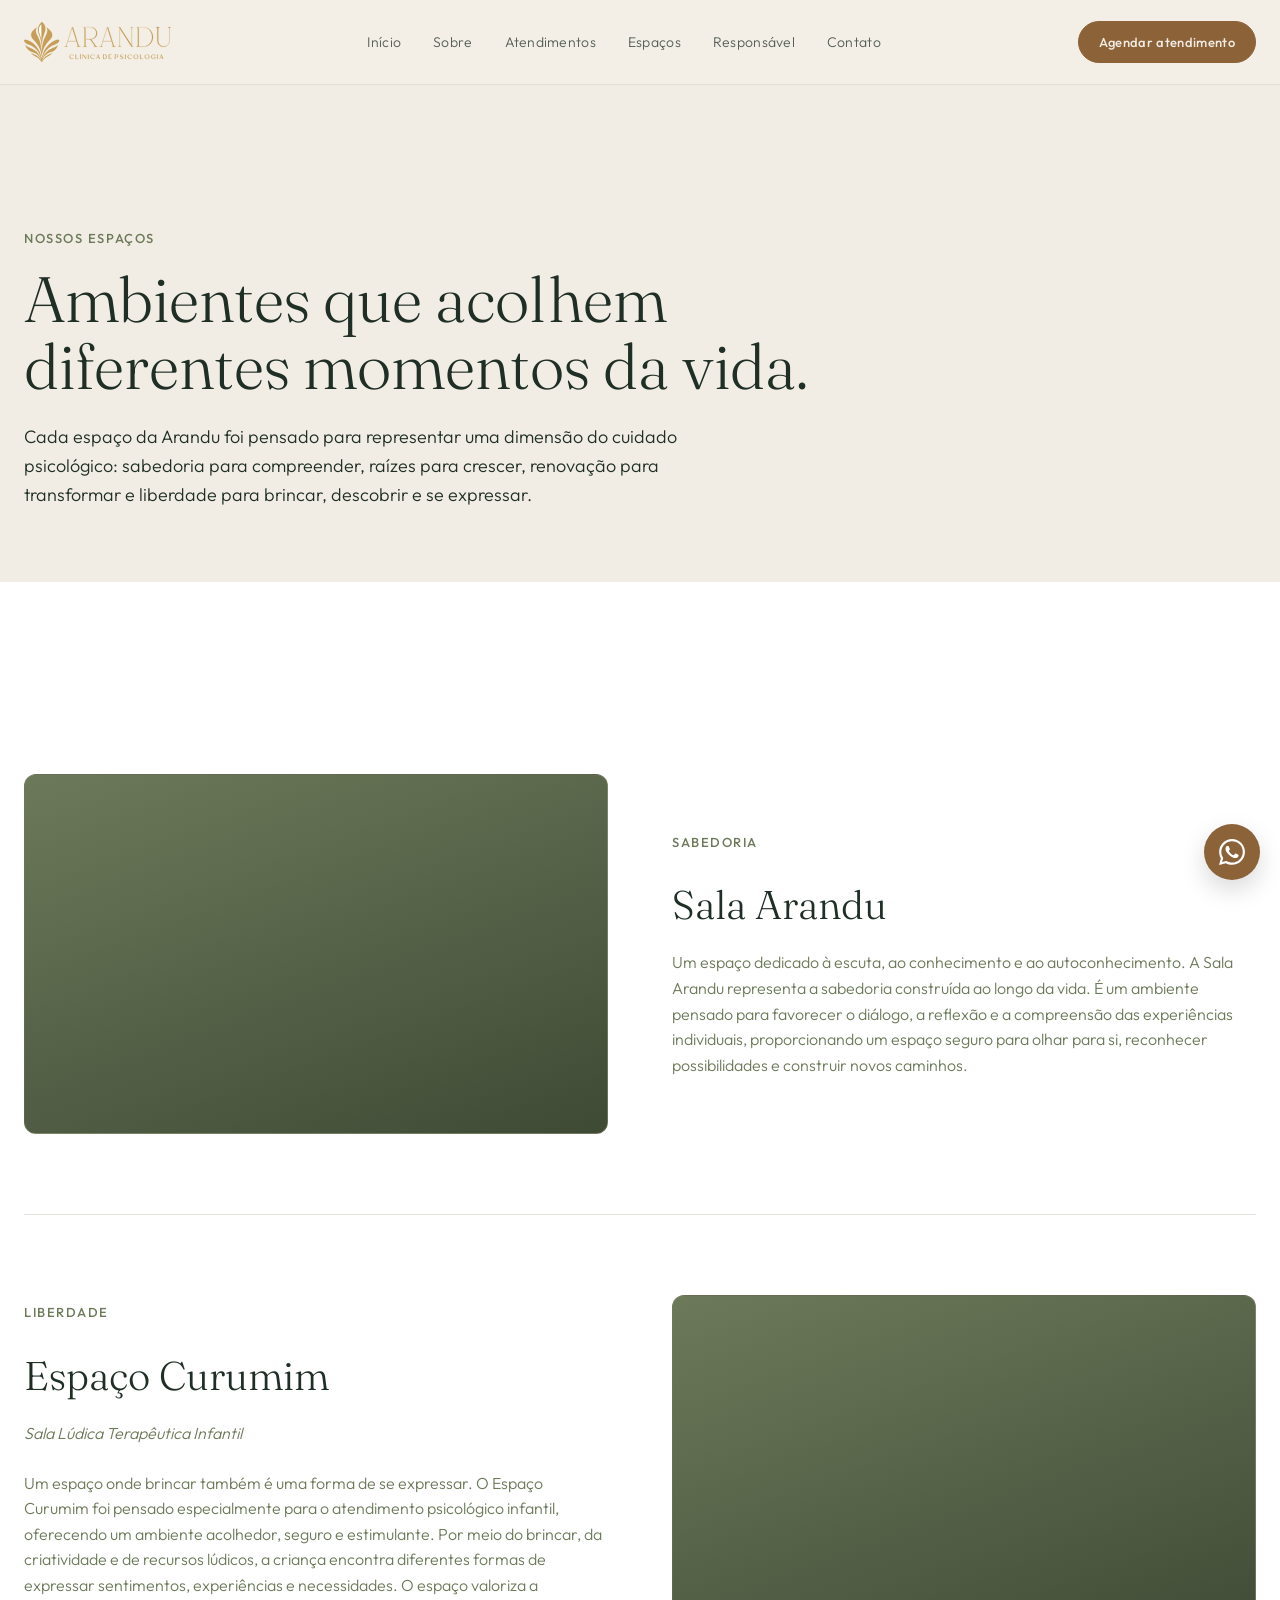
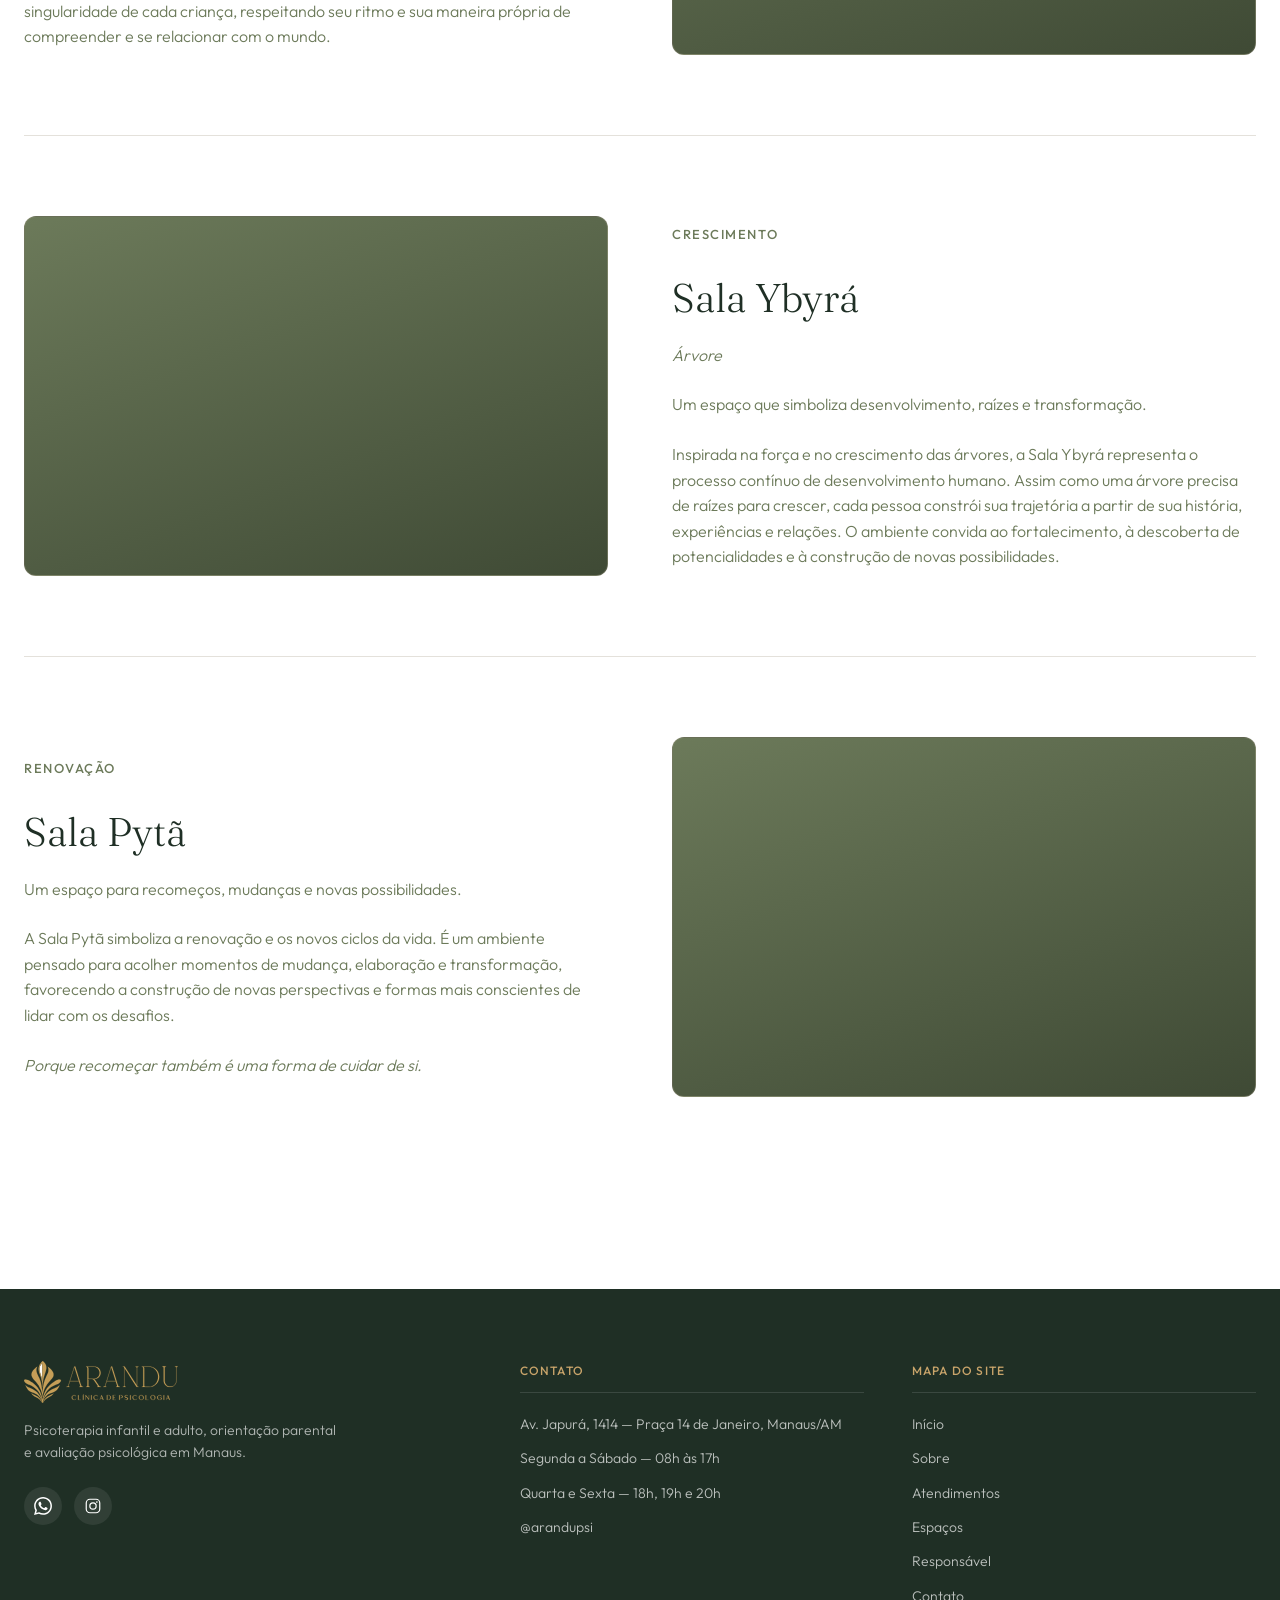
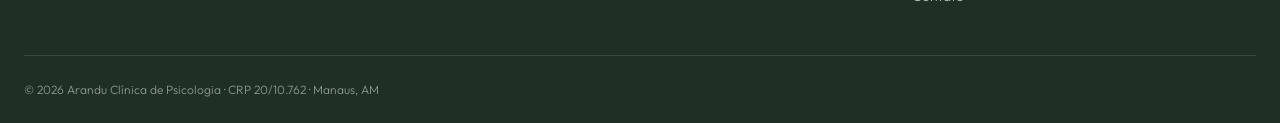
==== espacos.html @ 1a40f8ae "feat(site): adiciona página de espaços, equipe real e ajustes de UX - Nova página espacos.html com a" ====
<!DOCTYPE html>
<html lang="pt-BR">
<head>
  <meta charset="UTF-8" />
  <meta name="viewport" content="width=device-width, initial-scale=1.0" />
  <meta name="description" content="Conheça os espaços da Arandu Clínica de Psicologia em Manaus: ambientes pensados para acolher crianças, adolescentes e adultos em diferentes momentos do cuidado psicológico." />
  <title>Nossos Espaços — Arandu Clínica de Psicologia</title>
  <link rel="preconnect" href="https://fonts.googleapis.com">
  <link rel="preconnect" href="https://fonts.gstatic.com" crossorigin>
  <link href="https://fonts.googleapis.com/css2?family=Fraunces:ital,wght@0,300;0,400;0,500;0,600;1,300;1,400&family=Outfit:wght@300;400;500;600;700&display=swap" rel="stylesheet">
  <link rel="stylesheet" href="style.css" />
</head>
<body>
  <header class="topbar">
    <div class="container nav-wrap">
      <a class="brand" href="index.html#inicio">
        <img class="brand-logo" src="assets/logo.svg" alt="Arandu Clínica de Psicologia" />
      </a>

      <button class="menu-toggle" aria-label="Abrir menu">☰</button>

      <nav class="nav">
        <a href="index.html#inicio">Início</a>
        <a href="index.html#sobre">Sobre</a>
        <a href="index.html#servicos">Atendimentos</a>
        <a href="espacos.html">Espaços</a>
        <a href="index.html#equipe">Responsável</a>
        <a href="index.html#contato">Contato</a>
      </nav>

      <a class="btn btn-small desktop-cta" href="index.html#contato">Agendar atendimento</a>
    </div>
  </header>

  <main>
    <section class="hero page-hero">
      <div class="container">
        <span class="eyebrow">Nossos espaços</span>
        <h1 class="hero-title">Ambientes que acolhem diferentes momentos da vida.</h1>
        <p class="hero-lead">
          Cada espaço da Arandu foi pensado para representar uma dimensão do cuidado
          psicológico: sabedoria para compreender, raízes para crescer, renovação para
          transformar e liberdade para brincar, descobrir e se expressar.
        </p>
      </div>
    </section>

    <section class="section">
      <div class="container">
        <div class="space-block" id="arandu">
          <div class="space-visual" aria-hidden="true"></div>
          <div class="space-content">
            <span class="eyebrow">Sabedoria</span>
            <h2>Sala Arandu</h2>
            <p>
              Um espaço dedicado à escuta, ao conhecimento e ao autoconhecimento.
              A Sala Arandu representa a sabedoria construída ao longo da vida. É
              um ambiente pensado para favorecer o diálogo, a reflexão e a
              compreensão das experiências individuais, proporcionando um espaço
              seguro para olhar para si, reconhecer possibilidades e construir
              novos caminhos.
            </p>
          </div>
        </div>

        <div class="space-block reverse" id="curumim">
          <div class="space-visual" aria-hidden="true"></div>
          <div class="space-content">
            <span class="eyebrow">Liberdade</span>
            <h2>Espaço Curumim</h2>
            <p class="space-tag">Sala Lúdica Terapêutica Infantil</p>
            <p>
              Um espaço onde brincar também é uma forma de se expressar. O Espaço
              Curumim foi pensado especialmente para o atendimento psicológico
              infantil, oferecendo um ambiente acolhedor, seguro e estimulante.
              Por meio do brincar, da criatividade e de recursos lúdicos, a
              criança encontra diferentes formas de expressar sentimentos,
              experiências e necessidades. O espaço valoriza a singularidade de
              cada criança, respeitando seu ritmo e sua maneira própria de
              compreender e se relacionar com o mundo.
            </p>
          </div>
        </div>

        <div class="space-block" id="ybyra">
          <div class="space-visual" aria-hidden="true"></div>
          <div class="space-content">
            <span class="eyebrow">Crescimento</span>
            <h2>Sala Ybyrá</h2>
            <p class="space-tag">Árvore</p>
            <p>
              Um espaço que simboliza desenvolvimento, raízes e transformação.
            </p>
            <p>
              Inspirada na força e no crescimento das árvores, a Sala Ybyrá
              representa o processo contínuo de desenvolvimento humano.
              Assim como uma árvore precisa de raízes para crescer, cada
              pessoa constrói sua trajetória a partir de sua história,
              experiências e relações. O ambiente convida ao
              fortalecimento, à descoberta de potencialidades e à
              construção de novas possibilidades.
            </p>
          </div>
        </div>

        <div class="space-block reverse" id="pyta">
          <div class="space-visual" aria-hidden="true"></div>
          <div class="space-content">
            <span class="eyebrow">Renovação</span>
            <h2>Sala Pytã</h2>
            <p>
              Um espaço para recomeços, mudanças e novas possibilidades.
            </p>
            <p>
              A Sala Pytã simboliza a renovação e os novos ciclos da vida.
              É um ambiente pensado para acolher momentos de mudança,
              elaboração e transformação, favorecendo a construção de
              novas perspectivas e formas mais conscientes de lidar com
              os desafios.
            </p>
            <p class="space-tag">Porque recomeçar também é uma forma de cuidar de si.</p>
          </div>
        </div>
      </div>
    </section>
  </main>

  <a class="floating-whatsapp" href="https://wa.me/5592999999999" target="_blank" rel="noopener" aria-label="Falar pelo WhatsApp">
    <img src="assets/icon-whatsapp.svg" alt="" />
  </a>

  <footer>
    <div class="container footer-grid">
      <div class="footer-brand">
        <img class="footer-logo" src="assets/logo.svg" alt="Arandu Clínica de Psicologia" />
        <p class="footer-tagline">
          Psicoterapia infantil e adulto, orientação parental e avaliação
          psicológica em Manaus.
        </p>
        <div class="footer-social">
          <a href="https://wa.me/5592999999999" target="_blank" rel="noopener" aria-label="WhatsApp">
            <img src="assets/icon-whatsapp.svg" alt="" />
          </a>
          <a href="https://instagram.com/arandupsi" target="_blank" rel="noopener" aria-label="Instagram">
            <svg viewBox="0 0 24 24" fill="none" xmlns="http://www.w3.org/2000/svg">
              <rect x="3" y="3" width="18" height="18" rx="5" stroke="currentColor" stroke-width="1.6"/>
              <circle cx="12" cy="12" r="4.2" stroke="currentColor" stroke-width="1.6"/>
              <circle cx="17.2" cy="6.8" r="1.1" fill="currentColor"/>
            </svg>
          </a>
        </div>
      </div>

      <div class="footer-col">
        <h4>Contato</h4>
        <ul>
          <li>Av. Japurá, 1414 — Praça 14 de Janeiro, Manaus/AM</li>
          <li>Segunda a Sábado — 08h às 17h</li>
          <li>Quarta e Sexta — 18h, 19h e 20h</li>
          <li>@arandupsi</li>
        </ul>
      </div>

      <div class="footer-col">
        <h4>Mapa do site</h4>
        <ul>
          <li><a href="index.html#inicio">Início</a></li>
          <li><a href="index.html#sobre">Sobre</a></li>
          <li><a href="index.html#servicos">Atendimentos</a></li>
          <li><a href="espacos.html">Espaços</a></li>
          <li><a href="index.html#equipe">Responsável</a></li>
          <li><a href="index.html#contato">Contato</a></li>
        </ul>
      </div>
    </div>

    <div class="container footer-bottom">
      <p>© <span id="year"></span> Arandu Clínica de Psicologia · CRP 20/10.762 · Manaus, AM</p>
    </div>
  </footer>

  <script src="script.js"></script>
</body>
</html>
---- style.css ----
* {
  box-sizing: border-box;
  margin: 0;
  padding: 0;
}

:root {
  --cream: #f2ede4;
  --white: #ffffff;
  --ink: #1f2f25;
  --olive: #6c7a5a;
  --gold: #c8a46a;
  --brown: #8c6239;
  --muted: #a79b87;
  --border: rgba(167, 155, 135, .3);
  --border-soft: rgba(167, 155, 135, .2);
  --border-mid: rgba(167, 155, 135, .4);
  --font-serif: "Fraunces", serif;
  --font-sans: "Outfit", sans-serif;
}

html {
  scroll-behavior: smooth;
}

body {
  font-family: var(--font-sans);
  font-weight: 300;
  background: var(--white);
  color: var(--ink);
  line-height: 1.6;
}

a {
  color: inherit;
  text-decoration: none;
}

img {
  display: block;
  max-width: 100%;
}

.container {
  width: min(1320px, calc(100% - 48px));
  margin: 0 auto;
}

.topbar {
  position: sticky;
  top: 0;
  z-index: 50;
  background: rgba(242, 237, 228, .92);
  backdrop-filter: blur(14px);
  border-bottom: 1px solid var(--border-soft);
}

.nav-wrap {
  min-height: 84px;
  display: flex;
  align-items: center;
  justify-content: space-between;
  gap: 24px;
}

.brand-logo {
  height: 40px;
  width: auto;
}

.footer-logo {
  height: 46px;
  width: auto;
}

.nav {
  display: flex;
  gap: 32px;
  font-size: 14px;
  letter-spacing: .02em;
}

.nav a {
  color: var(--ink);
  opacity: .75;
  transition: .2s ease;
}

.nav a:hover {
  opacity: 1;
  color: var(--brown);
}

.menu-toggle {
  display: none;
  border: 0;
  background: transparent;
  font-size: 26px;
  cursor: pointer;
  color: var(--ink);
}

.btn {
  display: inline-flex;
  align-items: center;
  justify-content: center;
  gap: 10px;
  padding: 16px 28px;
  border-radius: 100px;
  background: var(--brown);
  color: var(--cream);
  font-family: var(--font-sans);
  font-weight: 500;
  font-size: 14px;
  letter-spacing: .025em;
  border: 1px solid var(--brown);
  transition: .2s ease;
}

.btn:hover {
  transform: translateY(-1px);
  background: #74502e;
}

.btn-small {
  padding: 10px 20px;
  font-size: 13px;
}

.btn-ghost {
  background: transparent;
  color: var(--ink);
  border-color: var(--border-mid);
}

.btn-ghost:hover {
  background: rgba(31, 47, 37, .04);
}

.btn-icon-img {
  width: 18px;
  height: 18px;
  filter: brightness(0) invert(1);
}

.hero {
  padding: 160px 0 120px;
  background: var(--cream);
}

.eyebrow {
  display: inline-block;
  margin-bottom: 16px;
  color: var(--olive);
  text-transform: uppercase;
  letter-spacing: .12em;
  font-size: 13px;
  font-weight: 500;
  font-family: var(--font-sans);
}

.eyebrow.on-dark {
  color: var(--cream);
}

h1, h2, h3, blockquote {
  font-family: var(--font-serif);
  font-weight: 300;
  line-height: 1.05;
  color: var(--ink);
}

.hero-title {
  font-size: clamp(42px, 6.5vw, 88px);
  max-width: 820px;
}

.hero-title .accent {
  display: block;
  color: var(--olive);
  font-weight: 600;
}

.hero-lead {
  margin-top: 24px;
  font-size: 18px;
  font-weight: 300;
  color: var(--olive);
  max-width: 560px;
}

.hero-actions {
  display: flex;
  gap: 16px;
  margin-top: 40px;
  flex-wrap: wrap;
}

.name-band {
  background: var(--olive);
  padding: 48px 0;
}

.name-band-grid {
  display: flex;
  align-items: center;
  justify-content: space-between;
  gap: 48px;
  flex-wrap: wrap;
}

.name-band-title {
  color: var(--cream);
  font-size: clamp(28px, 3.2vw, 40px);
  margin-top: 8px;
}

.name-band-text {
  color: var(--white);
  font-size: 16px;
  font-weight: 300;
  max-width: 400px;
  line-height: 1.45;
}

.section {
  padding: 112px 0;
}

.soft {
  background: var(--cream);
}

h2 {
  font-size: clamp(32px, 4vw, 52px);
}

.divider {
  display: block;
  width: 40px;
  height: 1px;
  background: var(--gold);
  margin-top: 32px;
}

.divider.small {
  width: 20px;
  margin-top: 24px;
}

.divider.center {
  margin: 0 auto 40px;
}

.divider.on-dark {
  background: var(--white);
}

.split,
.about-grid {
  display: grid;
  grid-template-columns: 1fr 1fr;
  gap: 64px;
  align-items: start;
}

.about-visual {
  position: relative;
  min-height: 340px;
  border-radius: 12px;
  overflow: hidden;
  border: 1px solid var(--border);
  background: linear-gradient(160deg, #ece2cf, #cbb693);
}

.about-visual .leaf {
  position: absolute;
  border-radius: 100% 0 100% 0;
  background: rgba(255, 255, 255, .25);
  transform: rotate(24deg);
}

.about-visual .leaf-1 { width: 200px; height: 100px; top: 30px; right: -50px; }
.about-visual .leaf-2 { width: 240px; height: 120px; bottom: 20px; left: -70px; }

.about-title {
  margin-top: 24px;
  font-size: clamp(32px, 4vw, 56px);
}

.about-lead {
  margin-top: 48px;
  font-size: 18px;
  font-weight: 300;
  color: var(--ink);
}

.about-text {
  margin-top: 24px;
  font-size: 16px;
  font-weight: 300;
  color: var(--olive);
}

.about-stats {
  margin-top: 48px;
  display: grid;
  grid-template-columns: repeat(3, 1fr);
  gap: 24px;
  border-top: 1px solid var(--border);
}

.about-stats > div {
  padding-top: 24px;
}

.about-stats h3 {
  font-size: 20px;
  font-weight: 400;
}

.about-stats span {
  display: block;
  margin-top: 4px;
  color: var(--muted);
  font-size: 14px;
}

.section-heading {
  max-width: 620px;
  margin-bottom: 64px;
}

.section-heading .eyebrow {
  display: block;
}

.section-heading h2 {
  margin-top: 16px;
  color: var(--olive);
}

.section-heading p {
  margin-top: 16px;
  color: var(--olive);
  font-size: 16px;
  font-weight: 300;
}

.section-heading.center {
  max-width: 680px;
  margin-left: auto;
  margin-right: auto;
  text-align: center;
}

.cards {
  display: grid;
  grid-template-columns: repeat(3, 1fr);
  gap: 24px;
}

.card {
  padding: 32px;
  border-radius: 12px;
  background: rgba(255, 255, 255, .6);
}

.card-num {
  font-family: var(--font-sans);
  font-size: 16px;
  color: var(--brown);
  letter-spacing: .075em;
}

.card h3 {
  font-size: 20px;
  font-weight: 300;
  margin-top: 16px;
}

.card p {
  margin-top: 12px;
  color: var(--olive);
  font-size: 16px;
  font-weight: 300;
}

.accent-card {
  background: var(--olive);
  color: white;
}

.accent-card .card-num,
.accent-card h3,
.accent-card p {
  color: white;
}

.spaces-preview {
  display: grid;
  grid-template-columns: repeat(4, 1fr);
  gap: 20px;
}

.space-card {
  position: relative;
  display: flex;
  align-items: flex-end;
  min-height: 220px;
  border-radius: 12px;
  overflow: hidden;
  padding: 20px;
  background: linear-gradient(160deg, var(--olive), #3f4a35);
  transition: .2s ease;
}

.space-card:hover {
  transform: translateY(-2px);
}

.space-card.pending {
  background: linear-gradient(160deg, #d9cdb6, #b9a887);
}

.space-card-label strong {
  display: block;
  font-family: var(--font-serif);
  font-weight: 400;
  font-size: 20px;
  color: white;
}

.space-card-label span {
  display: block;
  margin-top: 4px;
  color: rgba(255, 255, 255, .85);
  font-size: 12px;
  text-transform: uppercase;
  letter-spacing: .08em;
}

.space-card-tag {
  position: absolute;
  top: 12px;
  right: 12px;
  background: rgba(242, 237, 228, .92);
  color: var(--brown);
  font-family: var(--font-sans);
  font-size: 10px;
  font-weight: 500;
  letter-spacing: .08em;
  text-transform: uppercase;
  padding: 4px 8px;
  border-radius: 2px;
}

.spaces-cta-wrap {
  margin-top: 40px;
  text-align: center;
}

.page-hero {
  padding: 140px 0 72px;
  background: var(--cream);
}

.page-hero .hero-title {
  font-size: clamp(36px, 5.5vw, 64px);
}

.page-hero .hero-lead {
  color: var(--ink);
  max-width: 680px;
}

.space-block {
  display: grid;
  grid-template-columns: 1fr 1fr;
  gap: 64px;
  align-items: center;
  padding: 80px 0;
  border-bottom: 1px solid var(--border);
}

.space-block:last-child {
  border-bottom: none;
}

.space-block.reverse .space-visual {
  order: 2;
}

.space-visual {
  min-height: 360px;
  border-radius: 12px;
  border: 1px solid var(--border);
  background: linear-gradient(160deg, var(--olive), #3f4a35);
}

.space-visual.pending {
  background: linear-gradient(160deg, #d9cdb6, #b9a887);
}

.space-content h2 {
  margin-top: 16px;
  font-size: clamp(28px, 3.4vw, 40px);
}

.space-content p {
  margin-top: 24px;
  color: var(--olive);
  font-size: 16px;
  font-weight: 300;
}

.space-tag {
  display: inline-block;
  margin-top: 16px;
  color: var(--muted);
  font-size: 12px;
  font-style: italic;
}

.quote-section {
  background: var(--white);
}

.quote-box {
  max-width: 720px;
  text-align: center;
}

blockquote {
  font-style: italic;
  font-weight: 300;
  font-size: clamp(24px, 3.2vw, 30px);
  line-height: 1.35;
}

.quote-attribution {
  display: block;
  margin-top: 32px;
  color: var(--gold);
  text-transform: uppercase;
  letter-spacing: .12em;
  font-size: 12px;
  font-family: var(--font-sans);
}

.team-title {
  margin-top: 20px;
  font-size: clamp(32px, 3.6vw, 48px);
}

.team-title .sans {
  font-family: var(--font-sans);
  font-weight: 300;
}

.team-grid {
  margin-top: 64px;
  display: grid;
  grid-template-columns: repeat(3, 1fr);
  gap: 32px;
}

.team-card {
  background: var(--white);
  border: 1px solid var(--border-soft);
  border-radius: 12px;
  overflow: hidden;
  cursor: pointer;
  transition: .2s ease;
}

.team-card:hover,
.team-card:focus-visible {
  transform: translateY(-2px);
  box-shadow: 0 16px 32px rgba(31, 47, 37, .12);
  outline: none;
}

.team-photo {
  position: relative;
  height: 360px;
  background: #d8cbb6;
  border-bottom: 2px solid var(--gold);
  overflow: hidden;
}

.team-photo img {
  width: 100%;
  height: 100%;
  object-fit: cover;
  object-position: top center;
}

.team-badge {
  position: absolute;
  top: 12px;
  right: 12px;
  background: rgba(242, 237, 228, .92);
  color: var(--brown);
  font-family: var(--font-sans);
  font-size: 10px;
  font-weight: 500;
  letter-spacing: .08em;
  text-transform: uppercase;
  padding: 4px 8px;
  border-radius: 2px;
}

.team-body {
  padding: 28px;
}

.team-role {
  display: block;
  color: var(--muted);
  text-transform: uppercase;
  letter-spacing: .1em;
  font-size: 12px;
  font-family: var(--font-sans);
}

.team-body h3 {
  margin-top: 8px;
  font-size: 20px;
  font-weight: 300;
}

.team-excerpt {
  margin-top: 16px;
  color: var(--olive);
  font-size: 14px;
  font-weight: 300;
}

.team-more {
  display: inline-block;
  margin-top: 16px;
  color: var(--brown);
  font-size: 13px;
  font-weight: 500;
  font-family: var(--font-sans);
}

.team-more::after {
  content: " →";
}

.team-tags {
  margin-top: 24px;
  display: flex;
  flex-wrap: wrap;
  gap: 6px;
}

.team-tags span {
  border: 1px solid var(--border-mid);
  border-radius: 2px;
  padding: 4px 10px;
  font-size: 12px;
  color: var(--olive);
  font-family: var(--font-sans);
}

.modal-overlay {
  position: fixed;
  inset: 0;
  display: flex;
  align-items: center;
  justify-content: center;
  padding: 24px;
  background: rgba(31, 47, 37, .6);
  z-index: 200;
}

.modal-overlay[hidden] {
  display: none;
}

.modal-panel {
  position: relative;
  display: grid;
  grid-template-columns: 300px 1fr;
  align-items: start;
  width: 100%;
  max-width: 920px;
  max-height: 90vh;
  overflow-y: auto;
  background: var(--white);
  border-radius: 16px;
  box-shadow: 0 30px 60px rgba(0, 0, 0, .25);
}

.modal-close {
  position: absolute;
  top: 16px;
  right: 16px;
  z-index: 2;
  width: 32px;
  height: 32px;
  display: flex;
  align-items: center;
  justify-content: center;
  border: none;
  border-radius: 50%;
  background: rgba(255, 255, 255, .85);
  color: var(--ink);
  font-size: 14px;
  cursor: pointer;
}

.modal-photo {
  position: sticky;
  top: 24px;
  margin: 24px 0 24px 24px;
  aspect-ratio: 3 / 4;
  background: #d8cbb6;
  border-radius: 16px;
  overflow: hidden;
}

.modal-photo img {
  width: 100%;
  height: 100%;
  object-fit: contain;
  object-position: bottom;
}

.modal-content {
  padding: 44px 44px 44px 32px;
}

.modal-content .modal-role {
  display: block;
  color: var(--muted);
  text-transform: uppercase;
  letter-spacing: .1em;
  font-size: 12px;
  font-family: var(--font-sans);
}

.modal-content h3 {
  margin-top: 8px;
  font-size: 28px;
  font-weight: 300;
}

.modal-content .modal-crp {
  display: block;
  margin-top: 6px;
  color: var(--gold);
  font-size: 13px;
  font-family: var(--font-sans);
}

.modal-content p {
  margin-top: 20px;
  color: var(--olive);
  font-size: 16px;
  line-height: 1.65;
  font-weight: 300;
}

.modal-content .team-tags {
  margin-top: 24px;
}

.contact-simple {
  max-width: 560px;
  margin: 0 auto;
  text-align: center;
}

.contact-simple h2 {
  margin-top: 24px;
}

.contact-simple .btn {
  margin-top: 40px;
}

.floating-whatsapp {
  position: fixed;
  right: 20px;
  bottom: 20px;
  display: flex;
  align-items: center;
  justify-content: center;
  width: 56px;
  height: 56px;
  background: var(--brown);
  border-radius: 50%;
  box-shadow: 0 10px 25px rgba(0, 0, 0, .15);
  transition: .2s ease;
  z-index: 40;
}

.floating-whatsapp:hover {
  transform: translateY(-2px);
}

.floating-whatsapp img {
  width: 26px;
  height: 26px;
  filter: brightness(0) invert(1);
}

footer {
  background: var(--ink);
  padding: 72px 0 0;
}

.footer-grid {
  display: grid;
  grid-template-columns: 1.3fr 1fr 1fr;
  gap: 48px;
  padding-bottom: 48px;
  border-bottom: 1px solid rgba(255, 255, 255, .12);
}

.footer-brand .footer-logo {
  height: 42px;
  width: auto;
}

.footer-tagline {
  margin-top: 16px;
  max-width: 320px;
  color: rgba(255, 255, 255, .65);
  font-size: 14px;
  font-weight: 300;
}

.footer-social {
  display: flex;
  gap: 12px;
  margin-top: 24px;
}

.footer-social a {
  display: flex;
  align-items: center;
  justify-content: center;
  width: 38px;
  height: 38px;
  border-radius: 50%;
  background: rgba(255, 255, 255, .08);
  color: white;
  transition: .2s ease;
}

.footer-social a:hover {
  background: var(--brown);
}

.footer-social img,
.footer-social svg {
  width: 18px;
  height: 18px;
  filter: brightness(0) invert(1);
}

.footer-col h4 {
  padding-bottom: 12px;
  border-bottom: 1px solid rgba(255, 255, 255, .12);
  color: var(--gold);
  font-family: var(--font-sans);
  font-weight: 500;
  font-size: 12px;
  text-transform: uppercase;
  letter-spacing: .1em;
}

.footer-col ul {
  display: grid;
  gap: 12px;
  margin-top: 20px;
  list-style: none;
}

.footer-col li,
.footer-col a {
  color: rgba(255, 255, 255, .7);
  font-size: 14px;
  font-weight: 300;
}

.footer-col a:hover {
  color: white;
}

.footer-bottom {
  padding: 24px 0;
}

.footer-bottom p {
  color: rgba(255, 255, 255, .5);
  font-size: 12px;
}

@media (max-width: 980px) {
  .nav, .desktop-cta {
    display: none;
  }

  .menu-toggle {
    display: block;
  }

  .nav.open {
    position: absolute;
    top: 84px;
    left: 0;
    right: 0;
    display: grid;
    padding: 20px;
    gap: 4px;
    background: var(--cream);
    border-bottom: 1px solid var(--border);
  }

  .nav.open a {
    padding: 10px 0;
    opacity: 1;
  }

  .split,
  .about-grid {
    grid-template-columns: 1fr;
    gap: 40px;
  }

  .about-visual {
    min-height: 220px;
  }

  .name-band-grid {
    flex-direction: column;
    align-items: flex-start;
  }

  .cards,
  .team-grid,
  .spaces-preview {
    grid-template-columns: 1fr 1fr;
  }

  .space-block,
  .space-block.reverse {
    grid-template-columns: 1fr;
    gap: 32px;
    padding: 56px 0;
  }

  .space-block .space-visual {
    order: 0;
  }

  .space-visual {
    min-height: 240px;
  }

  .hero {
    padding: 128px 0 80px;
  }

  .page-hero {
    padding: 112px 0 56px;
  }

  .footer-grid {
    grid-template-columns: 1fr 1fr;
  }

  .footer-brand {
    grid-column: 1 / -1;
  }

  .modal-panel {
    grid-template-columns: 1fr;
  }

  .modal-photo {
    position: static;
    margin: 0;
    aspect-ratio: 4 / 3;
    border-radius: 16px 16px 0 0;
  }
}

@media (max-width: 620px) {
  .container {
    width: min(100% - 32px, 1320px);
  }

  .section {
    padding: 72px 0;
  }

  .about-stats {
    grid-template-columns: 1fr;
  }

  .cards,
  .team-grid,
  .spaces-preview {
    grid-template-columns: 1fr;
  }

  .footer-grid {
    grid-template-columns: 1fr;
    gap: 32px;
  }

  .footer-brand {
    grid-column: auto;
  }

  .footer-bottom {
    text-align: left;
  }

  .floating-whatsapp {
    right: 14px;
    bottom: 14px;
  }
}
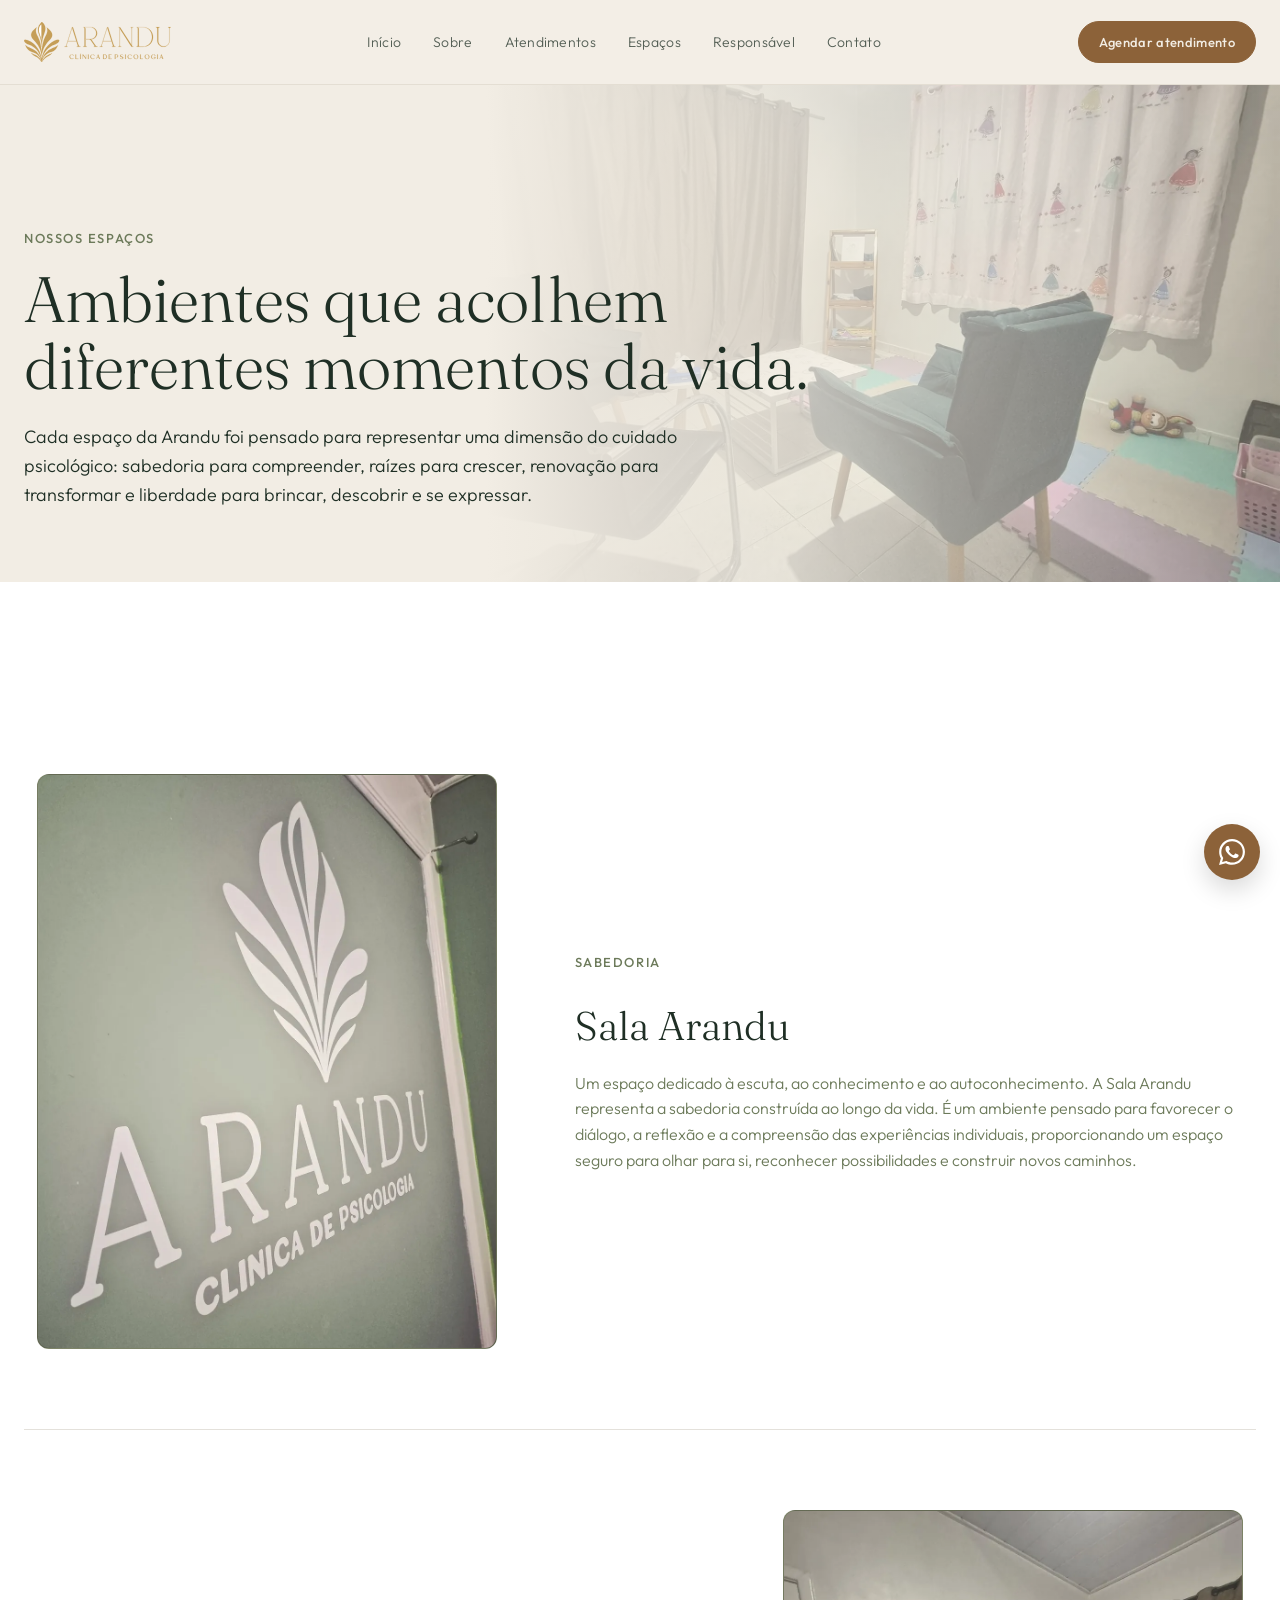
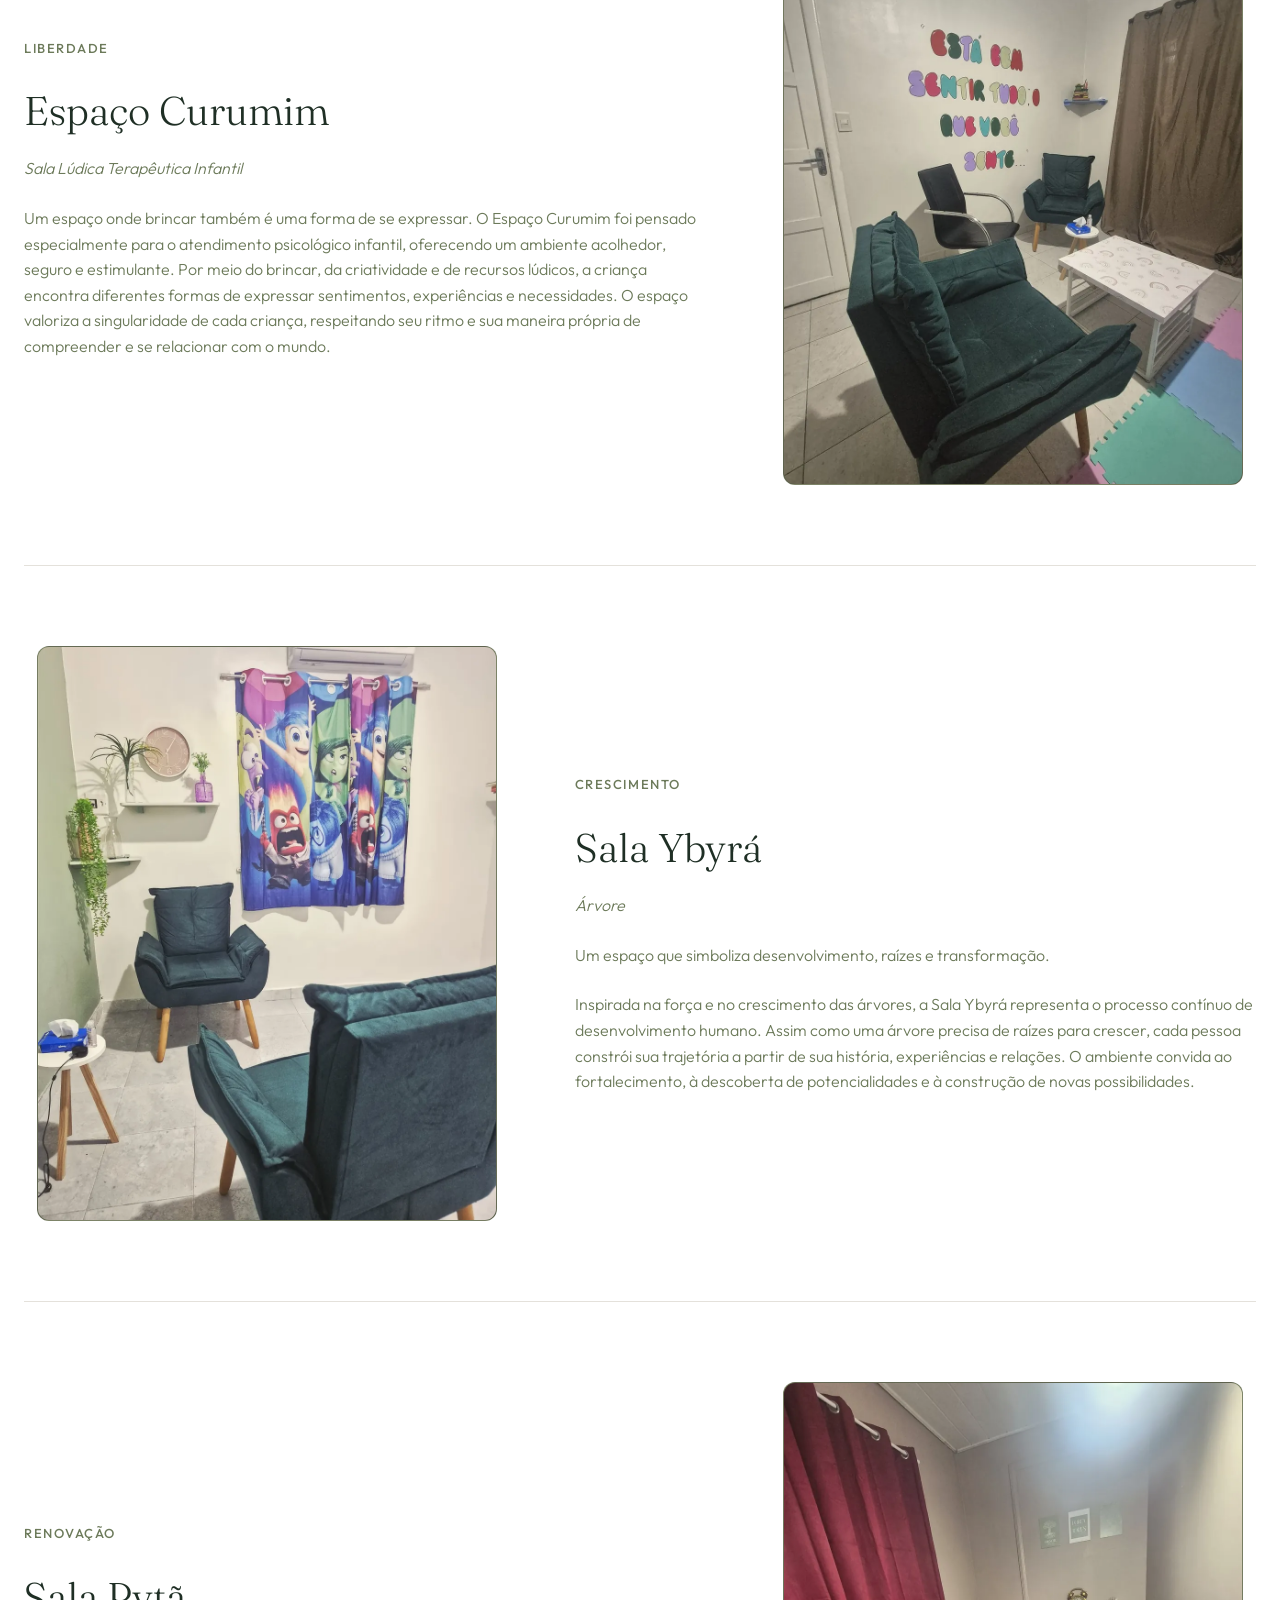
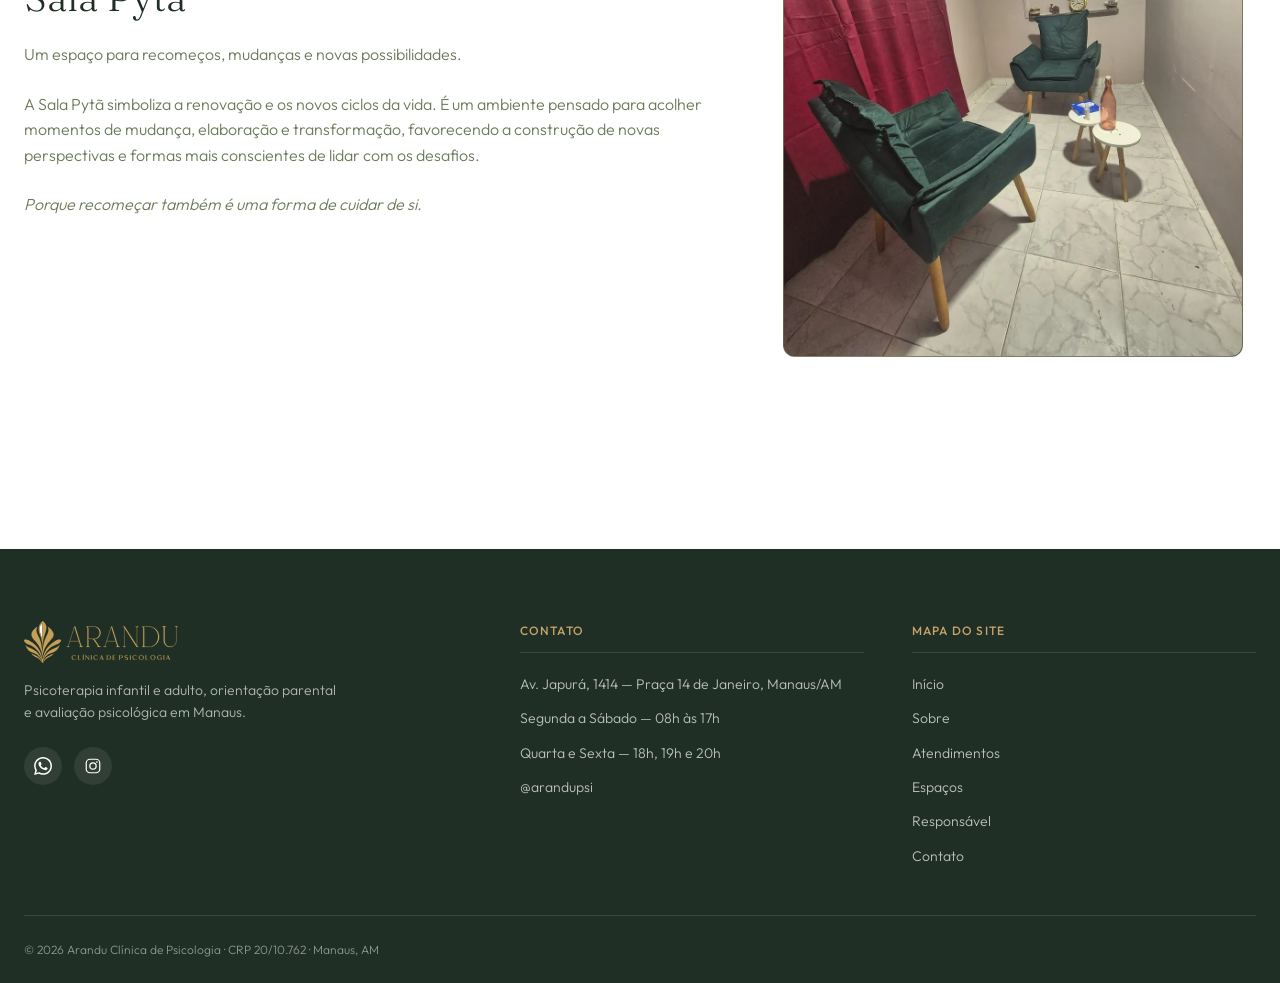
==== commit 65b8adc9: "feat(site): aplica fotos reais nos espaços, hero com imagem e header transparente na home Co-Authore" ====
--- a/espacos.html
+++ b/espacos.html
@@ -48,7 +48,9 @@
     <section class="section">
       <div class="container">
         <div class="space-block" id="arandu">
-          <div class="space-visual" aria-hidden="true"></div>
+          <figure class="space-visual">
+            <img src="assets/espacos/arandu.webp" alt="Parede verde com o símbolo e o nome da Arandu Clínica de Psicologia" width="1000" height="1250" loading="lazy" decoding="async" />
+          </figure>
           <div class="space-content">
             <span class="eyebrow">Sabedoria</span>
             <h2>Sala Arandu</h2>
@@ -64,7 +66,9 @@
         </div>
 
         <div class="space-block reverse" id="curumim">
-          <div class="space-visual" aria-hidden="true"></div>
+          <figure class="space-visual">
+            <img src="assets/espacos/curumim.webp" alt="Espaço Curumim: sala lúdica infantil com tapete de EVA colorido, poltronas e a frase “Está tudo bem sentir tudo o que você sente” na parede" width="1000" height="1250" loading="lazy" decoding="async" />
+          </figure>
           <div class="space-content">
             <span class="eyebrow">Liberdade</span>
             <h2>Espaço Curumim</h2>
@@ -83,7 +87,9 @@
         </div>
 
         <div class="space-block" id="ybyra">
-          <div class="space-visual" aria-hidden="true"></div>
+          <figure class="space-visual">
+            <img src="assets/espacos/ybyra.webp" alt="Sala Ybyrá: parede verde, poltronas em veludo verde e plantas" width="1000" height="1250" loading="lazy" decoding="async" />
+          </figure>
           <div class="space-content">
             <span class="eyebrow">Crescimento</span>
             <h2>Sala Ybyrá</h2>
@@ -104,7 +110,9 @@
         </div>
 
         <div class="space-block reverse" id="pyta">
-          <div class="space-visual" aria-hidden="true"></div>
+          <figure class="space-visual">
+            <img src="assets/espacos/pyta.webp" alt="Sala Pytã: cortina vermelha, poltronas em veludo verde e mesa de apoio" width="1000" height="1250" loading="lazy" decoding="async" />
+          </figure>
           <div class="space-content">
             <span class="eyebrow">Renovação</span>
             <h2>Sala Pytã</h2>
--- a/style.css
+++ b/style.css
@@ -144,8 +144,165 @@
 }
 
 .hero {
+  position: relative;
+  isolation: isolate;
   padding: 160px 0 120px;
   background: var(--cream);
+}
+
+.hero::before,
+.hero::after {
+  content: "";
+  position: absolute;
+  inset: 0;
+  z-index: -1;
+}
+
+
+.page-hero::before {
+  left: 30%;
+  background: url("assets/espacos/hero-espacos.webp") center 55% / cover no-repeat;
+}
+
+.hero::after {
+  background: linear-gradient(90deg, var(--cream) 0%, var(--cream) 38%, rgba(242, 237, 228, .82) 58%, rgba(242, 237, 228, .25) 100%);
+}
+
+/* Header transparente na home; ganha fundo ao rolar */
+.home .topbar {
+  position: fixed;
+  left: 0;
+  right: 0;
+  background: transparent;
+  backdrop-filter: none;
+  border-bottom-color: transparent;
+  transition: background-color .3s ease, border-color .3s ease, backdrop-filter .3s ease;
+}
+
+.home .topbar.is-scrolled,
+.home .topbar:has(.nav.open) {
+  background: rgba(242, 237, 228, .92);
+  backdrop-filter: blur(14px);
+  border-bottom-color: var(--border-soft);
+}
+
+.home .hero {
+  display: flex;
+  align-items: flex-end;
+  min-height: max(640px, 100svh);
+  margin: 0;
+  padding: 160px 0 88px;
+  border-radius: 0;
+  overflow: hidden;
+  background: #2b3123;
+}
+
+#inicio::before {
+  background: url("assets/espacos/hero-home.webp") 65% center / cover no-repeat;
+  transform-origin: 65% 40%;
+  animation: hero-bg-zoom 22s ease-in-out infinite alternate;
+}
+
+#inicio::after {
+  background:
+    linear-gradient(180deg, rgba(22, 27, 18, .55) 0%, rgba(22, 27, 18, 0) 22%),
+    linear-gradient(20deg, rgba(22, 27, 18, .82) 0%, rgba(22, 27, 18, .55) 38%, rgba(22, 27, 18, .08) 70%);
+}
+
+.home .hero-copy {
+  max-width: 1320px;
+}
+
+.home .hero .eyebrow {
+  color: rgba(255, 255, 255, .8);
+}
+
+.home .hero-title {
+  max-width: 760px;
+  font-size: clamp(40px, 5.6vw, 80px);
+  line-height: 1.02;
+  color: #fff;
+}
+
+.home .hero-title .accent {
+  color: #d9dfc9;
+}
+
+.home .hero-lead {
+  max-width: 520px;
+  color: rgba(255, 255, 255, .85);
+}
+
+.home .hero .btn {
+  background: #fff;
+  border-color: #fff;
+  color: var(--ink);
+}
+
+.home .hero .btn:hover {
+  background: var(--cream);
+}
+
+.home .hero .btn-ghost {
+  background: rgba(255, 255, 255, .12);
+  border-color: rgba(255, 255, 255, .45);
+  color: #fff;
+  backdrop-filter: blur(8px);
+}
+
+.home .hero .btn-ghost:hover {
+  background: rgba(255, 255, 255, .22);
+}
+
+.btn-arrow {
+  width: 14px;
+  height: 14px;
+}
+
+.hero-copy > * {
+  animation: hero-fade-up .9s cubic-bezier(.2, .7, .2, 1) both;
+}
+
+.hero-copy > :nth-child(2) { animation-delay: .1s; }
+.hero-copy > :nth-child(3) { animation-delay: .2s; }
+.hero-copy > :nth-child(4) { animation-delay: .3s; }
+
+@keyframes hero-bg-zoom {
+  from { transform: scale(1.02); }
+  to { transform: scale(1.1); }
+}
+
+@keyframes hero-fade-up {
+  from { opacity: 0; transform: translateY(18px); }
+  to { opacity: 1; transform: none; }
+}
+
+/* header claro sobre a foto, antes de rolar */
+.home .topbar:not(.is-scrolled):not(:has(.nav.open)) .brand-logo {
+  filter: brightness(0) invert(1);
+}
+
+.home .topbar:not(.is-scrolled):not(:has(.nav.open)) .nav a,
+.home .topbar:not(.is-scrolled):not(:has(.nav.open)) .menu-toggle {
+  color: #fff;
+}
+
+.home .topbar:not(.is-scrolled):not(:has(.nav.open)) .desktop-cta {
+  background: rgba(255, 255, 255, .14);
+  border-color: rgba(255, 255, 255, .5);
+  color: #fff;
+  backdrop-filter: blur(8px);
+}
+
+.home .topbar {
+  transition: background-color .3s ease, border-color .3s ease;
+}
+
+@media (prefers-reduced-motion: reduce) {
+  #inicio::before,
+  .hero-copy > * {
+    animation: none;
+  }
 }
 
 .eyebrow {
@@ -266,11 +423,29 @@
 
 .about-visual {
   position: relative;
+  margin: 0;
   min-height: 340px;
   border-radius: 12px;
   overflow: hidden;
   border: 1px solid var(--border);
   background: linear-gradient(160deg, #ece2cf, #cbb693);
+}
+
+.about-grid {
+  align-items: stretch;
+}
+
+.about-visual {
+  height: 100%;
+  min-height: 520px;
+}
+
+.about-visual img {
+  position: absolute;
+  inset: 0;
+  width: 100%;
+  height: 100%;
+  object-fit: cover;
 }
 
 .about-visual .leaf {
@@ -415,6 +590,33 @@
   transition: .2s ease;
 }
 
+.space-card {
+  isolation: isolate;
+  aspect-ratio: 4 / 5;
+}
+
+.space-card-img {
+  position: absolute;
+  inset: 0;
+  z-index: -2;
+  width: 100%;
+  height: 100%;
+  object-fit: cover;
+  transition: transform .4s ease;
+}
+
+.space-card::after {
+  content: "";
+  position: absolute;
+  inset: 0;
+  z-index: -1;
+  background: linear-gradient(180deg, rgba(30, 36, 24, 0) 45%, rgba(30, 36, 24, .78) 100%);
+}
+
+.space-card:hover .space-card-img {
+  transform: scale(1.04);
+}
+
 .space-card:hover {
   transform: translateY(-2px);
 }
@@ -476,7 +678,7 @@
 
 .space-block {
   display: grid;
-  grid-template-columns: 1fr 1fr;
+  grid-template-columns: minmax(0, 5fr) minmax(0, 7fr);
   gap: 64px;
   align-items: center;
   padding: 80px 0;
@@ -487,15 +689,31 @@
   border-bottom: none;
 }
 
+.space-block.reverse {
+  grid-template-columns: minmax(0, 7fr) minmax(0, 5fr);
+}
+
 .space-block.reverse .space-visual {
   order: 2;
 }
 
 .space-visual {
-  min-height: 360px;
+  margin: 0;
+  width: 100%;
+  max-width: 460px;
+  aspect-ratio: 4 / 5;
+  justify-self: center;
+  overflow: hidden;
   border-radius: 12px;
   border: 1px solid var(--border);
   background: linear-gradient(160deg, var(--olive), #3f4a35);
+}
+
+.space-visual img {
+  display: block;
+  width: 100%;
+  height: 100%;
+  object-fit: cover;
 }
 
 .space-visual.pending {
@@ -903,6 +1121,28 @@
 }
 
 @media (max-width: 980px) {
+  .hero::after {
+    background: linear-gradient(180deg, rgba(242, 237, 228, .8) 0%, rgba(242, 237, 228, .7) 100%);
+  }
+
+  .home .hero {
+    min-height: max(560px, 100svh);
+    padding: 140px 0 56px;
+  }
+
+  #inicio::after {
+    background:
+      linear-gradient(180deg, rgba(22, 27, 18, .5) 0%, rgba(22, 27, 18, 0) 25%),
+      linear-gradient(0deg, rgba(22, 27, 18, .85) 0%, rgba(22, 27, 18, .55) 50%, rgba(22, 27, 18, .15) 100%);
+  }
+
+  .about-visual {
+    height: auto;
+    min-height: 0;
+    aspect-ratio: 4 / 5;
+    max-width: 520px;
+  }
+
   .nav, .desktop-cta {
     display: none;
   }
@@ -961,7 +1201,7 @@
   }
 
   .space-visual {
-    min-height: 240px;
+    max-width: 520px;
   }
 
   .hero {
